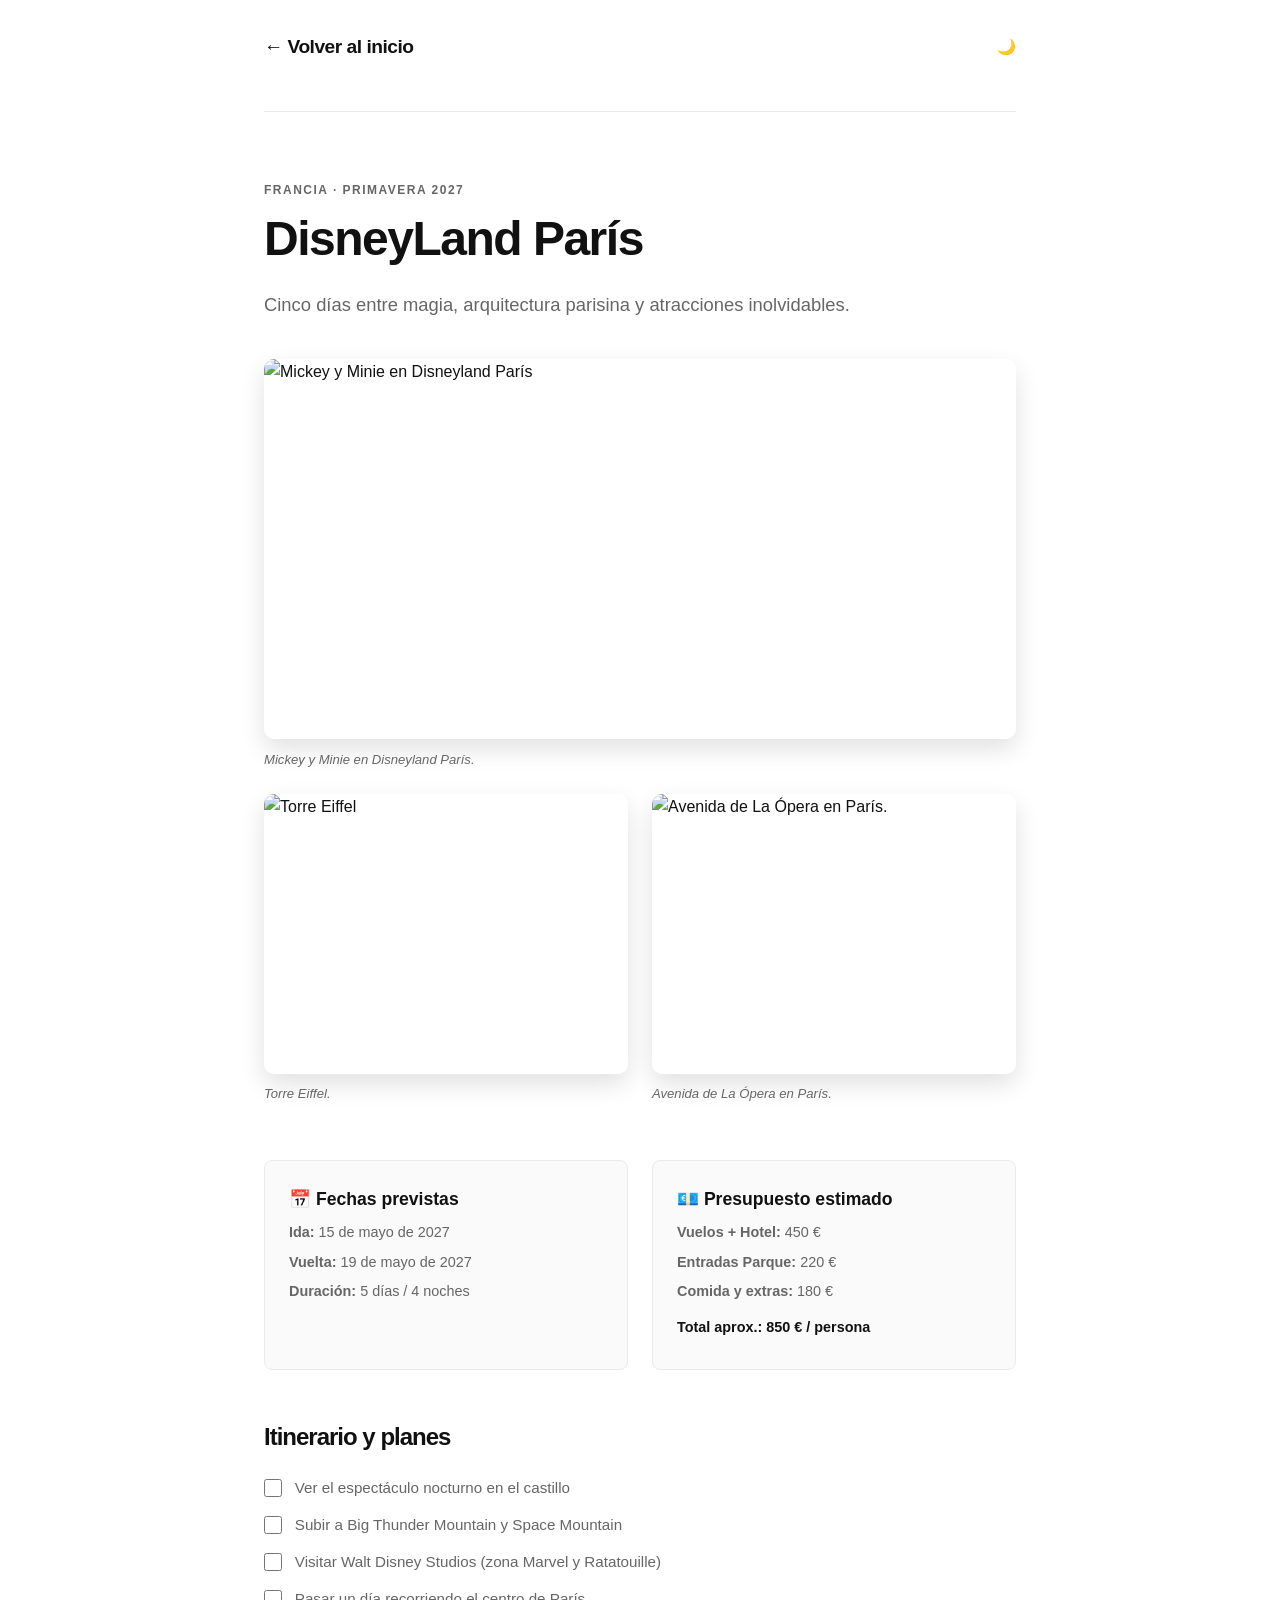
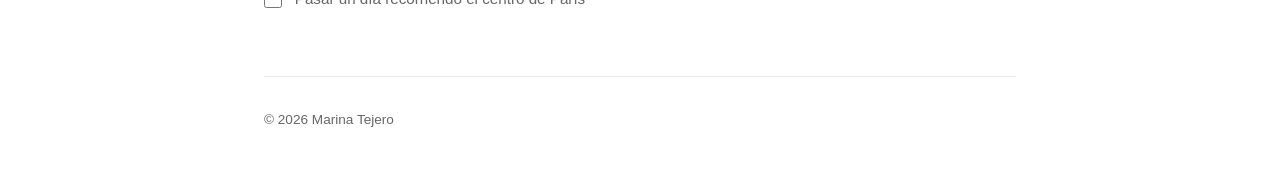
==== disneyland.html @ 874bede1 "Add files via upload Se actualizó la página. Ahora las imágenes aparecen en formato "journal"." ====
<!DOCTYPE html>
<html lang="es">
<head>
    <meta charset="UTF-8">
    <meta name="viewport" content="width=device-width, initial-scale=1.0">
    <title>DisneyLand París — Marina Tejero</title>
    <link rel="stylesheet" href="estilos.css">
</head>
<body>

    <header>
        <a href="index.html" class="logo" style="text-decoration: none; color: inherit; font-weight: 600;">
            ← Volver al inicio
        </a>
        <nav>
            <button id="tema-btn" aria-label="Cambiar tema">🌙</button>
        </nav>
    </header>

    <main>
       <section class="seccion activa">
    <!-- Cabecera estilo revista -->
        <div class="cabecera-editorial">
            <span class="etiqueta-viaje">FRANCIA · PRIMAVERA 2027</span>
            <h1>DisneyLand París</h1>
            <p class="subtitulo-editorial">Cinco días entre magia, arquitectura parisina y atracciones inolvidables.</p>
        </div>

    <!-- Galería Editorial (Mosaico tipo revista) -->
            <div class="galeria-editorial">
                <figure class="foto-principal">
                    <img src="img/Mickey y Minie en Disneyland París.jpg" alt="Mickey y Minie en Disneyland París">
                    <figcaption>Mickey y Minie en Disneyland París.</figcaption>
                </figure>
                <figure class="foto-secundaria">
                    <img src="img/Torre Eiffel.jpeg" alt="Torre Eiffel">
                    <figcaption>Torre Eiffel.</figcaption>
                </figure>
                <figure class="foto-secundaria">
                    <img src="img/Calles de París.jpg" alt="Avenida de La Ópera en París.">
                    <figcaption>Avenida de La Ópera en París.</figcaption>
                </figure>
            </div>
            <!-- Bloques de Fechas y Presupuesto -->
            <div class="grid-info">
                <div class="tarjeta">
                    <h3>📅 Fechas previstas</h3>
                    <p><strong>Ida:</strong> 15 de mayo de 2027</p>
                    <p><strong>Vuelta:</strong> 19 de mayo de 2027</p>
                    <p><strong>Duración:</strong> 5 días / 4 noches</p>
                </div>

                <div class="tarjeta">
                    <h3>💶 Presupuesto estimado</h3>
                    <p><strong>Vuelos + Hotel:</strong> 450 €</p>
                    <p><strong>Entradas Parque:</strong> 220 €</p>
                    <p><strong>Comida y extras:</strong> 180 €</p>
                    <p style="margin-top: 0.8rem; color: var(--texto); font-weight: 600;">Total aprox.: 850 € / persona</p>
                </div>
            </div>

            <!-- Lista de cosas para hacer -->
            <div class="lista-planes">
                <h2>Itinerario y planes</h2>
                <ul class="checklist">
                    <li><label><input type="checkbox"> Ver el espectáculo nocturno en el castillo</label></li>
                    <li><label><input type="checkbox"> Subir a Big Thunder Mountain y Space Mountain</label></li>
                    <li><label><input type="checkbox"> Visitar Walt Disney Studios (zona Marvel y Ratatouille)</label></li>
                    <li><label><input type="checkbox"> Pasar un día recorriendo el centro de París</label></li>
                </ul>
            </div>
        </section>

    </main>

    <footer>
        <p>© 2026 Marina Tejero</p>
    </footer>

    <!-- Visor de fotos a pantalla completa (Lightbox) -->
    <div id="lightbox" class="lightbox oculto">
        <button id="cerrar-lightbox" class="cerrar-lightbox" aria-label="Cerrar foto">✕</button>
        <div class="lightbox-contenido">
            <img id="lightbox-img" src="" alt="">
            <p id="lightbox-pie"></p>
        </div>
    </div>


    <script src="script.js"></script>
</body>
</html>
---- estilos.css ----
/* Variables de color para modo claro y oscuro */
:root {
    --bg: #ffffff;
    --texto: #111111;
    --texto-secundario: #666666;
    --borde: #eaeaea;
    --tarjeta-bg: #fafafa;
}

body.oscuro {
    --bg: #111111;
    --texto: #f5f5f5;
    --texto-secundario: #a0a0a0;
    --borde: #2a2a2a;
    --tarjeta-bg: #1a1a1a;
}

* {
    margin: 0;
    padding: 0;
    box-sizing: border-box;
}

body {
    overflow-x: hidden;
    font-family: -apple-system, BlinkMacSystemFont, "Segoe UI", Roboto, sans-serif;
    background-color: var(--bg);
    color: var(--texto);
    line-height: 1.6;
    max-width: 800px;
    margin: 0 auto;
    padding: 2rem 1.5rem;
    transition: background-color 0.3s ease, color 0.3s ease;
}

/* Cabecera y Navegación */
header {
    display: flex;
    justify-content: space-between;
    align-items: center;
    padding-bottom: 3rem;
    border-bottom: 1px solid var(--borde);
}

.logo {
    font-size: 1.2rem;
    letter-spacing: -0.5px;
}

nav {
    display: flex;
    gap: 1.5rem;
    align-items: center;
}

.nav-btn, #tema-btn {
    background: none;
    border: none;
    color: var(--texto-secundario);
    font-size: 0.95rem;
    cursor: pointer;
    transition: color 0.2s ease;
}

.nav-btn:hover, .nav-btn.activo {
    color: var(--texto);
    font-weight: 600;
}

/* Secciones dinámicas */
main {
    min-height: 60vh;
    padding: 4rem 0;
}

.seccion {
    display: none;
    animation: aparecer 0.4s ease forwards;
}

.seccion.activa {
    display: block;
}

@keyframes aparecer {
    from { opacity: 0; transform: translateY(10px); }
    to { opacity: 1; transform: translateY(0); }
}

h1 {
    font-size: 3rem;
    line-height: 1.1;
    letter-spacing: -1.5px;
    margin-bottom: 1.5rem;
}

h2 {
    font-size: 2rem;
    letter-spacing: -1px;
    margin-bottom: 2rem;
}

p {
    color: var(--texto-secundario);
    max-width: 550px;
    margin-bottom: 2rem;
}

/* Botones y Tarjetas */
.btn-principal {
    background-color: var(--texto);
    color: var(--bg);
    border: none;
    padding: 0.8rem 1.5rem;
    font-size: 0.95rem;
    border-radius: 6px;
    cursor: pointer;
    transition: opacity 0.2s ease;
}

.btn-principal:hover {
    opacity: 0.85;
}

.grid-proyectos {
    display: grid;
    grid-template-columns: repeat(auto-fit, minmax(220px, 1fr));
    gap: 1.5rem;
}

.tarjeta {
    display: block;              /* Hace que el enlace ocupe toda la caja */
    text-decoration: none;       /* Quita el subrayado de enlace */
    color: inherit;              /* Mantiene el color de texto del tema */
    background-color: var(--tarjeta-bg);
    border: 1px solid var(--borde);
    padding: 1.5rem;
    border-radius: 8px;
    transition: transform 0.2s ease;
}


.tarjeta:hover {
    transform: translateY(-4px);
}

.tarjeta h3 {
    margin-bottom: 0.5rem;
    font-size: 1.1rem;
}

.tarjeta p {
    font-size: 0.9rem;
    margin-bottom: 0;
}

/* Formulario */
form {
    display: flex;
    flex-direction: column;
    gap: 1rem;
    max-width: 450px;
}

input, textarea {
    background-color: var(--tarjeta-bg);
    border: 1px solid var(--borde);
    color: var(--texto);
    padding: 0.8rem;
    border-radius: 6px;
    font-family: inherit;
}

.oculto {
    display: none;
}

#mensaje-confirmacion {
    margin-top: 1rem;
    color: var(--texto);
    font-weight: 500;
}

footer {
    border-top: 1px solid var(--borde);
    padding-top: 2rem;
    font-size: 0.85rem;
}

input:focus, textarea:focus {
    outline: 2px solid var(--texto);
    border-color: transparent;
}

.tarjeta {
    cursor: pointer; /* Indica que se puede hacer clic */
}

.modal {
    position: fixed;
    inset: 0;
    background: rgba(0, 0, 0, 0.5);
    display: flex;
    justify-content: center;
    align-items: center;
    padding: 1.5rem;
    z-index: 100;
}

.modal.oculto {
    display: none;
}

.modal-contenido {
    background-color: var(--bg);
    border: 1px solid var(--borde);
    padding: 2rem;
    border-radius: 10px;
    max-width: 450px;
    width: 100%;
    position: relative;
}

.cerrar-modal {
    position: absolute;
    top: 1rem;
    right: 1rem;
    background: none;
    border: none;
    color: var(--texto-secundario);
    font-size: 1.2rem;
    cursor: pointer;
}

/* Carrusel de fotos */
.carrusel {
    position: relative;
    width: 100%;
    height: 360px;
    border-radius: 10px;
    overflow: hidden;
    border: 1px solid var(--borde);
    margin-bottom: 2.5rem;
}

.carrusel-img {
    width: 100%;
    height: 100%;
    object-fit: cover;
    display: none;
    animation: aparecer 0.3s ease;
}

.carrusel-img.activa {
    display: block;
}

.carrusel-btn {
    position: absolute;
    top: 50%;
    transform: translateY(-50%);
    background-color: var(--bg);
    color: var(--texto);
    border: 1px solid var(--borde);
    width: 38px;
    height: 38px;
    border-radius: 50%;
    font-size: 1.4rem;
    cursor: pointer;
    display: flex;
    align-items: center;
    justify-content: center;
    opacity: 0.85;
    transition: opacity 0.2s ease;
}

.carrusel-btn:hover {
    opacity: 1;
}

.carrusel-btn.prev { left: 1rem; }
.carrusel-btn.next { right: 1rem; }

/* Grid de Fechas y Presupuesto */
.grid-info {
    display: grid;
    grid-template-columns: repeat(auto-fit, minmax(240px, 1fr));
    gap: 1.5rem;
    margin-bottom: 3rem;
}

.grid-info .tarjeta p {
    margin-bottom: 0.4rem;
}

/* Lista de cosas para hacer */
.lista-planes h2 {
    font-size: 1.5rem;
    margin-bottom: 1.2rem;
}

.checklist {
    list-style: none;
    display: flex;
    flex-direction: column;
    gap: 0.8rem;
}

.checklist label {
    display: flex;
    align-items: center;
    gap: 0.8rem;
    color: var(--texto-secundario);
    cursor: pointer;
    font-size: 0.95rem;
}

.checklist input[type="checkbox"] {
    width: 18px;
    height: 18px;
    accent-color: var(--texto);
    cursor: pointer;
}

/* Tacha el texto automáticamente al marcar la casilla */
.checklist label:has(input:checked) {
    text-decoration: line-through;
    opacity: 0.6;
}

.subtitulo-tabulado {
    padding-left: 1.5rem; /* Ajusta este valor (ej. 1rem, 2rem) según cuánto espacio quieras */
}

/* Cabecera estilo revista */
.cabecera-editorial {
    margin-bottom: 2.5rem;
}

.etiqueta-viaje {
    display: inline-block;
    font-size: 0.75rem;
    font-weight: 600;
    letter-spacing: 1.5px;
    color: var(--texto-secundario);
    margin-bottom: 0.8rem;
    text-transform: uppercase;
}

.subtitulo-editorial {
    font-size: 1.15rem;
    color: var(--texto-secundario);
    max-width: 600px;
    margin-bottom: 0;
}

/* Galería Editorial (1 foto grande arriba + 2 columnas abajo) */
.galeria-editorial {
    display: grid;
    grid-template-columns: repeat(2, 1fr);
    gap: 1.5rem;
    margin-bottom: 3.5rem;
}

.foto-principal {
    grid-column: span 2; /* Ocupa todo el ancho superior */
}

.galeria-editorial figure {
    margin: 0;
    display: flex;
    flex-direction: column;
    gap: 0.6rem;
}

.galeria-editorial img {
    width: 100%;
    height: 380px;
    object-fit: cover;
    border-radius: 10px;
    box-shadow: 0 10px 25px rgba(0, 0, 0, 0.12);
    transition: transform 0.35s ease, box-shadow 0.35s ease;
}

.foto-secundaria img {
    height: 280px; /* Un poco más bajas para crear contraste visual */
}

.galeria-editorial img:hover {
    transform: translateY(-5px);
    box-shadow: 0 18px 35px rgba(0, 0, 0, 0.22);
}

.galeria-editorial figcaption {
    font-size: 0.82rem;
    color: var(--texto-secundario);
    font-style: italic;
}

/* Adaptación a móviles: todas las fotos a una columna */
@media (max-width: 600px) {
    .galeria-editorial {
        grid-template-columns: 1fr;
    }
    .foto-principal {
        grid-column: span 1;
    }
    .galeria-editorial img,
    .foto-secundaria img {
        height: 240px;
    }
}

/* Cursor de lupa en las fotos de la galería */
.galeria-editorial img {
    cursor: zoom-in;
}

/* Visor a pantalla completa (Lightbox) */
.lightbox {
    position: fixed;
    inset: 0;
    background-color: rgba(0, 0, 0, 0.88);
    display: flex;
    justify-content: center;
    align-items: center;
    padding: 2rem;
    z-index: 1000;
    backdrop-filter: blur(4px);
    animation: aparecer 0.25s ease;
}

.lightbox.oculto {
    display: none;
}

.lightbox-contenido {
    max-width: 90vw;
    max-height: 90vh;
    display: flex;
    flex-direction: column;
    align-items: center;
    gap: 0.8rem;
}

.lightbox-contenido img {
    max-width: 100%;
    max-height: 80vh; /* Muestra la foto entera sin recortar */
    object-fit: contain;
    border-radius: 8px;
    box-shadow: 0 20px 50px rgba(0, 0, 0, 0.5);
}

#lightbox-pie {
    color: #f5f5f5;
    font-size: 0.9rem;
    text-align: center;
    margin: 0;
}

.cerrar-lightbox {
    position: absolute;
    top: 1.5rem;
    right: 1.5rem;
    background: none;
    border: none;
    color: #ffffff;
    font-size: 1.8rem;
    cursor: pointer;
    opacity: 0.8;
    transition: opacity 0.2s ease;
}

.cerrar-lightbox:hover {
    opacity: 1;
}
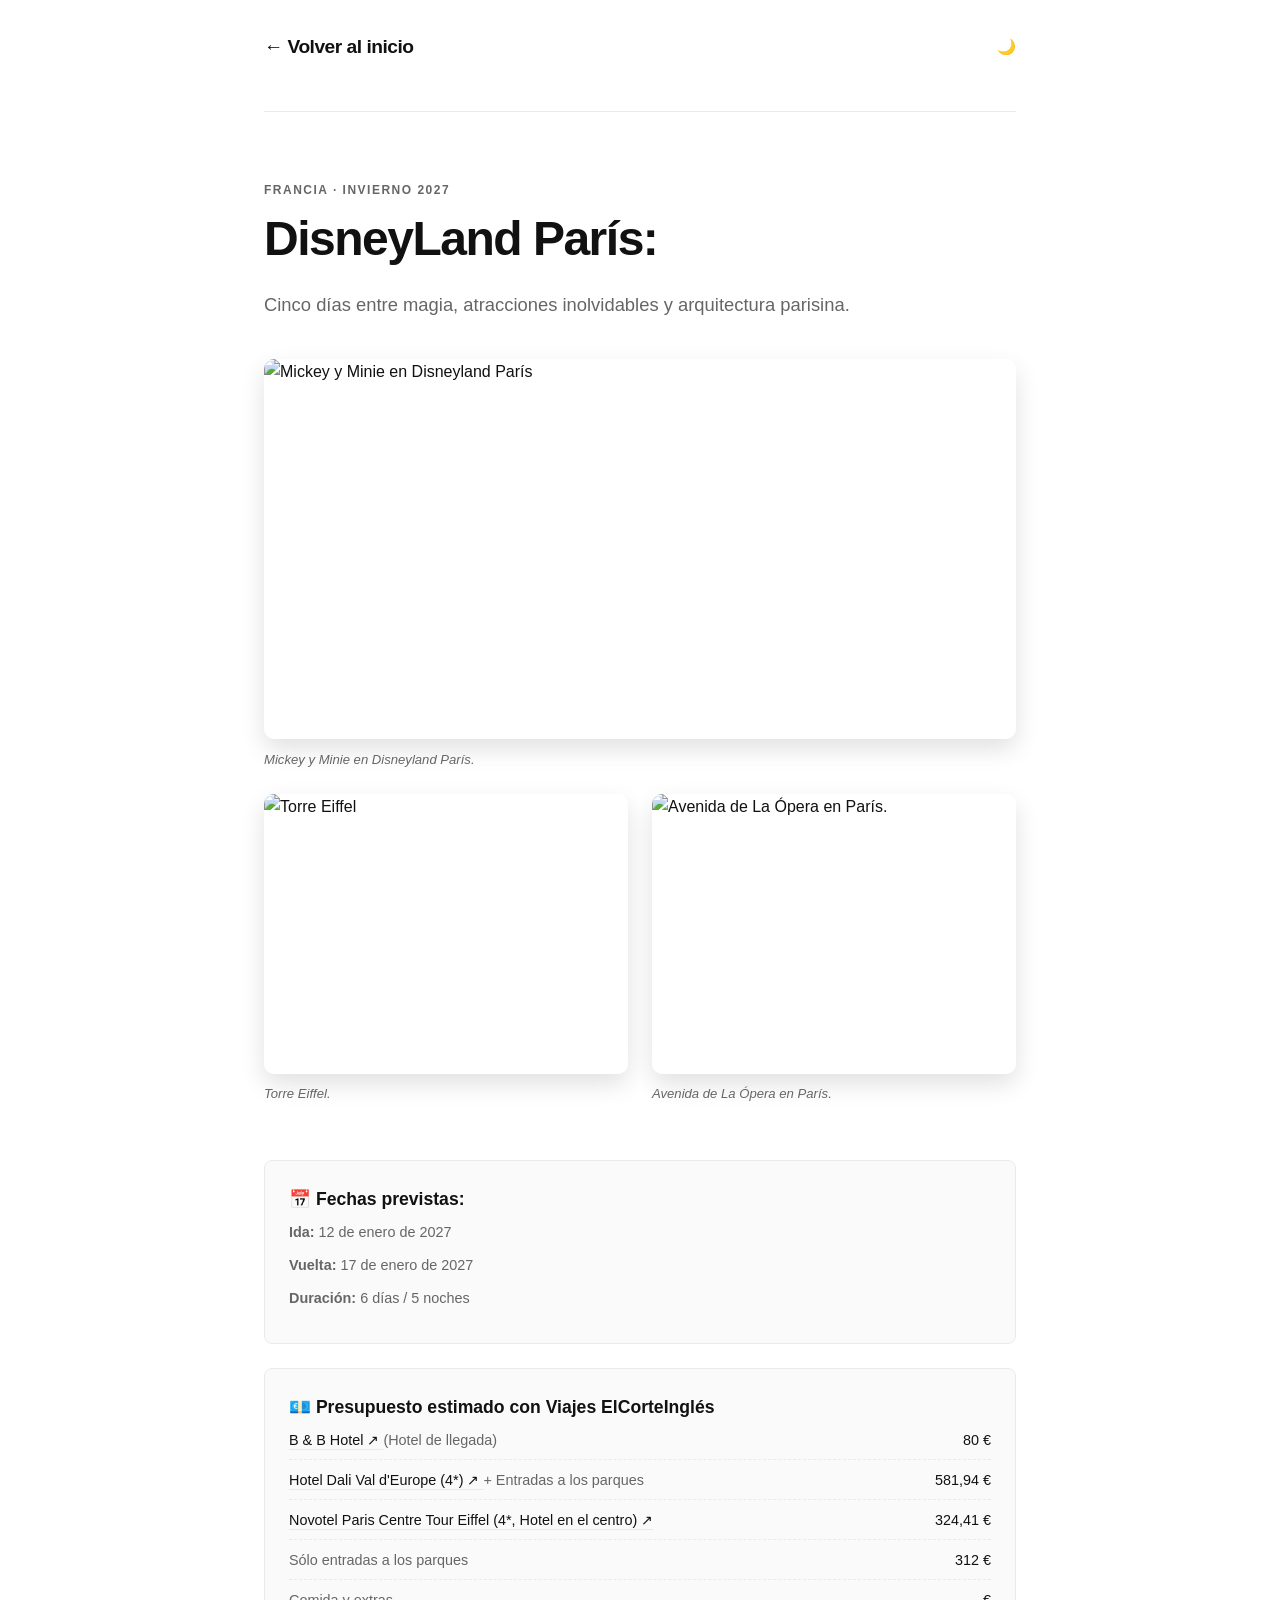
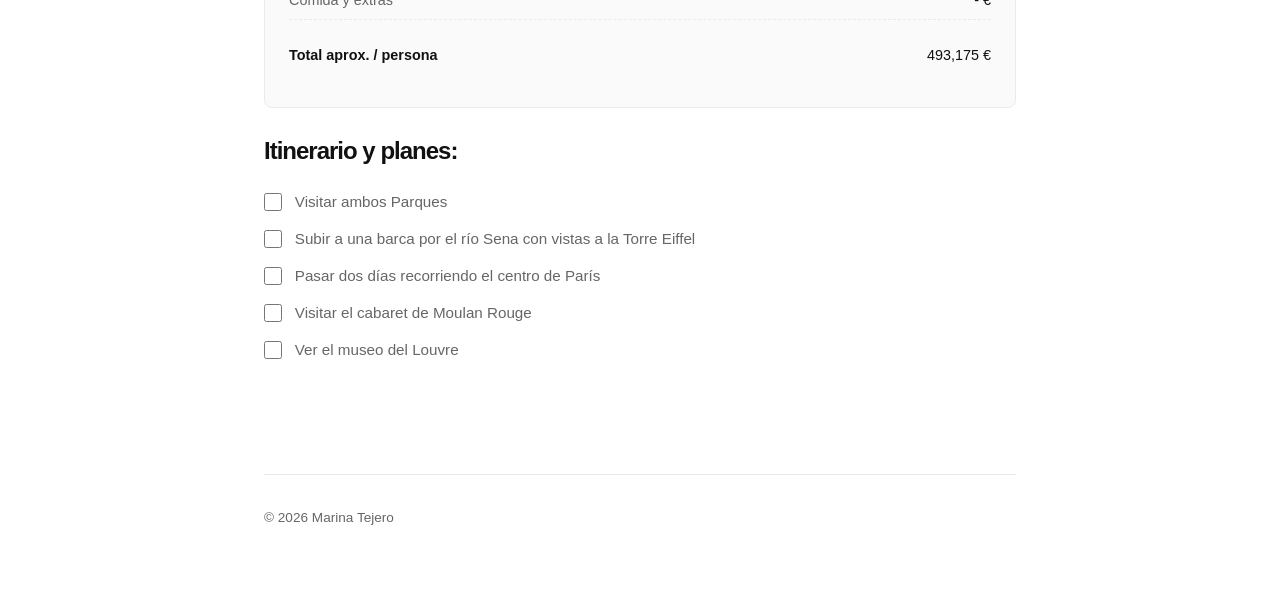
==== commit 1d60501e: "Add files via upload" ====
--- a/disneyland.html
+++ b/disneyland.html
@@ -20,11 +20,11 @@
     <main>
        <section class="seccion activa">
     <!-- Cabecera estilo revista -->
-        <div class="cabecera-editorial">
-            <span class="etiqueta-viaje">FRANCIA · PRIMAVERA 2027</span>
-            <h1>DisneyLand París</h1>
-            <p class="subtitulo-editorial">Cinco días entre magia, arquitectura parisina y atracciones inolvidables.</p>
-        </div>
+            <div class="cabecera-editorial">
+                <span class="etiqueta-viaje">FRANCIA · INVIERNO 2027</span>
+                <h1>DisneyLand París:</h1>
+                <p class="subtitulo-editorial">Cinco días entre magia, atracciones inolvidables y arquitectura parisina.</p>
+            </div>
 
     <!-- Galería Editorial (Mosaico tipo revista) -->
             <div class="galeria-editorial">
@@ -44,29 +44,71 @@
             <!-- Bloques de Fechas y Presupuesto -->
             <div class="grid-info">
                 <div class="tarjeta">
-                    <h3>📅 Fechas previstas</h3>
-                    <p><strong>Ida:</strong> 15 de mayo de 2027</p>
-                    <p><strong>Vuelta:</strong> 19 de mayo de 2027</p>
-                    <p><strong>Duración:</strong> 5 días / 4 noches</p>
+                    <h3>📅 Fechas previstas:</h3>
+                    <p><strong>Ida:</strong> 12 de enero de 2027</p>
+                    <p><strong>Vuelta:</strong> 17 de enero de 2027</p>
+                    <p><strong>Duración:</strong> 6 días / 5 noches</p>
                 </div>
 
-                <div class="tarjeta">
-                    <h3>💶 Presupuesto estimado</h3>
-                    <p><strong>Vuelos + Hotel:</strong> 450 €</p>
-                    <p><strong>Entradas Parque:</strong> 220 €</p>
-                    <p><strong>Comida y extras:</strong> 180 €</p>
-                    <p style="margin-top: 0.8rem; color: var(--texto); font-weight: 600;">Total aprox.: 850 € / persona</p>
-                </div>
-            </div>
+            <div class="tarjeta">
+
+            <h3>💶 Presupuesto estimado con Viajes ElCorteInglés</h3>
+            
+            <p class="linea-precio">
+                <span>
+                    <a href="https://www.hotel-bb.com/es/hotel/disneyland-paris?original_action=%2Fes%2Fhotel%2Fdisneyland-paris&gps%5Bvalue%5D=48.8770462%2C2.80988&gps%5Bdistance%5D%5Bfrom%5D=50&arrival_date=01%2F12%2F2027&departure_date=01%2F13%2F2027&destination=pr%C3%A8s%20de%20Disneyland%C2%AE%20Paris&internal_keywords=pr%C3%A8s%20de%20Disneyland%C2%AE%20Paris&viewport=1260x380&r1_ad=2&currency_code=EUR" target="_blank" rel="noopener noreferrer" class="enlace-hotel">
+                        B & B Hotel ↗
+                    </a> (Hotel de llegada)
+                </span>
+                <span>80 €</span>
+            </p>
+
+            <p class="linea-precio">
+                <span>
+                    <a href="https://booking.com" target="_blank" rel="noopener noreferrer" class="enlace-hotel">
+                        Hotel Dali Val d'Europe (4*) ↗
+                    </a> + Entradas a los parques
+                </span>
+                <span>581,94 €</span>
+            </p>
+
+            <p class="linea-precio">
+                <span>
+                    <a href="https://booking.com" target="_blank" rel="noopener noreferrer" class="enlace-hotel">
+                        Novotel Paris Centre Tour Eiffel (4*, Hotel en el centro) ↗
+                    </a>
+                </span>
+                <span>324,41 €</span>
+            </p>
+
+            <p class="linea-precio">
+                <span>Sólo entradas a los parques</span>
+                <span>312 €</span>
+            </p>
+
+            <p class="linea-precio">
+                <span>Comida y extras</span>
+                <span>- €</span>
+            </p>
+
+            <p class="linea-precio total-precio">
+                <span>Total aprox. / persona</span>
+                <span>493,175 €</span>
+            </p>
+        </div>
+
+
 
             <!-- Lista de cosas para hacer -->
             <div class="lista-planes">
-                <h2>Itinerario y planes</h2>
+                <h2>Itinerario y planes:</h2>
                 <ul class="checklist">
-                    <li><label><input type="checkbox"> Ver el espectáculo nocturno en el castillo</label></li>
-                    <li><label><input type="checkbox"> Subir a Big Thunder Mountain y Space Mountain</label></li>
-                    <li><label><input type="checkbox"> Visitar Walt Disney Studios (zona Marvel y Ratatouille)</label></li>
-                    <li><label><input type="checkbox"> Pasar un día recorriendo el centro de París</label></li>
+                    <li><label><input type="checkbox"> Visitar ambos Parques</label></li>
+                    <li><label><input type="checkbox"> Subir a una barca por el río Sena con vistas a la Torre Eiffel</label></li>
+                    <li><label><input type="checkbox"> Pasar dos días recorriendo el centro de París</label></li>
+                    <li><label><input type="checkbox"> Visitar el cabaret de Moulan Rouge</label></li>
+                    <li><label><input type="checkbox"> Ver el museo del Louvre</label></li>
+
                 </ul>
             </div>
         </section>
--- a/estilos.css
+++ b/estilos.css
@@ -281,17 +281,20 @@
 .carrusel-btn.prev { left: 1rem; }
 .carrusel-btn.next { right: 1rem; }
 
-/* Grid de Fechas y Presupuesto */
+/* Grid de Fechas y Presupuesto apilado en vertical */
 .grid-info {
     display: grid;
-    grid-template-columns: repeat(auto-fit, minmax(240px, 1fr));
+    grid-template-columns: 1fr; /* Pone una tarjeta debajo de la otra */
     gap: 1.5rem;
     margin-bottom: 3rem;
 }
 
+/* Asegura que los párrafos dentro de estas tarjetas aprovechen todo el ancho */
 .grid-info .tarjeta p {
-    margin-bottom: 0.4rem;
-}
+    max-width: 100%;
+    margin-bottom: 0.6rem;
+}
+
 
 /* Lista de cosas para hacer */
 .lista-planes h2 {
@@ -474,3 +477,40 @@
 .cerrar-lightbox:hover {
     opacity: 1;
 }
+
+.linea-precio {
+    display: flex;
+    justify-content: space-between;
+    align-items: baseline;
+    gap: 1rem;
+    border-bottom: 1px dashed var(--borde);
+    padding-bottom: 0.4rem;
+}
+
+.linea-precio span:last-child {
+    white-space: nowrap; /* Evita que el número y el símbolo € se separen en dos líneas */
+    font-weight: 500;
+    color: var(--texto);
+}
+
+.total-precio {
+    border-bottom: none;
+    margin-top: 1rem;
+    padding-top: 0.5rem;
+    font-weight: 600;
+    color: var(--texto);
+}
+
+.enlace-hotel {
+    color: var(--texto);
+    text-decoration: underline;
+    text-decoration-color: var(--borde);
+    text-underline-offset: 4px;
+    transition: text-decoration-color 0.2s ease, opacity 0.2s ease;
+}
+
+.enlace-hotel:hover {
+    text-decoration-color: var(--texto);
+    opacity: 0.8;
+}
+
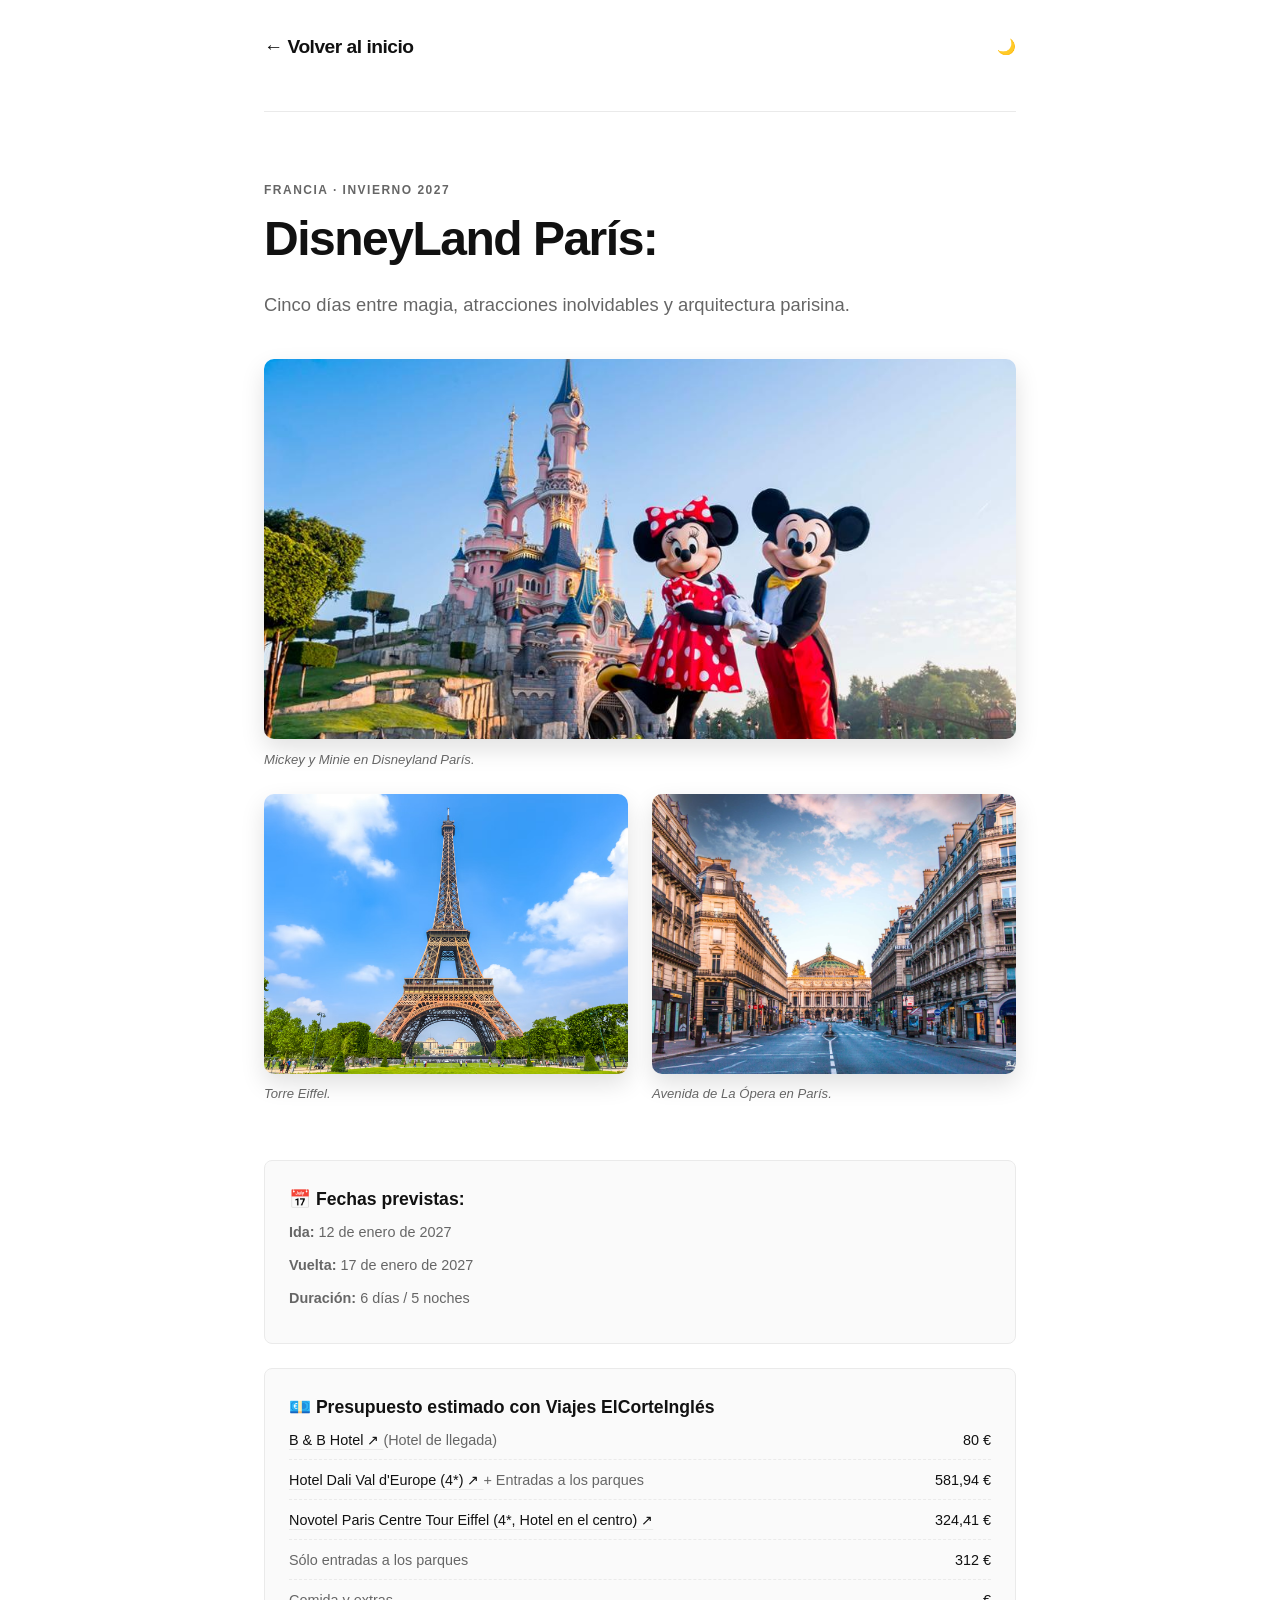
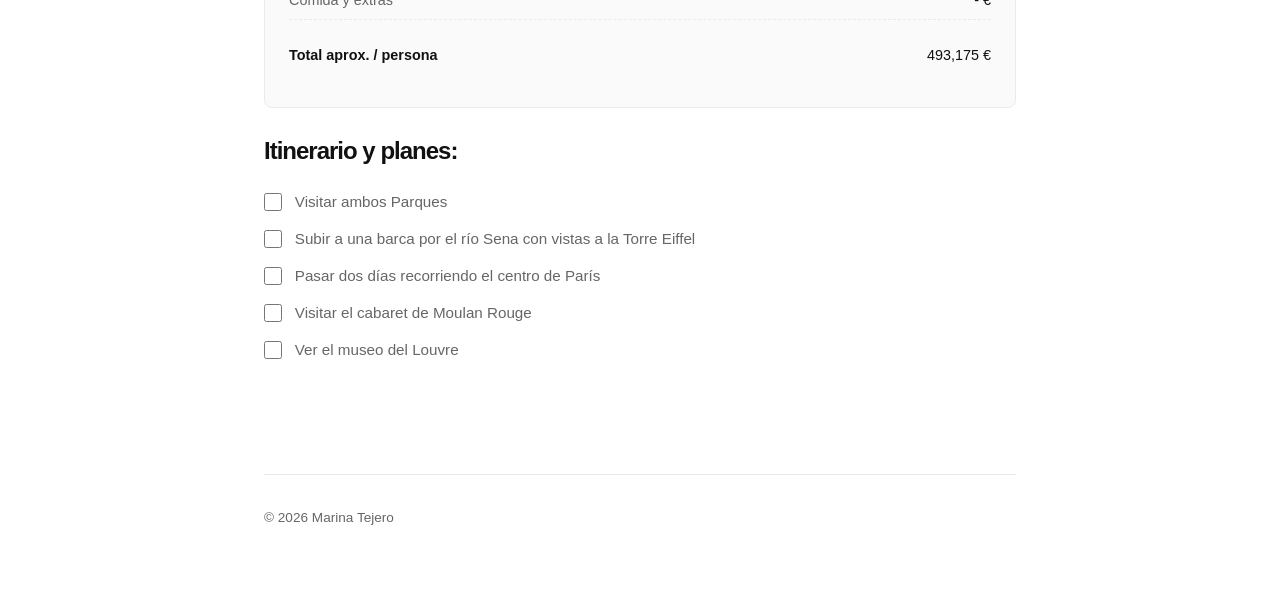
==== commit d7c12578: "actualizacion" ====
--- a/disneyland.html
+++ b/disneyland.html
@@ -1,135 +1,135 @@
-<!DOCTYPE html>
-<html lang="es">
-<head>
-    <meta charset="UTF-8">
-    <meta name="viewport" content="width=device-width, initial-scale=1.0">
-    <title>DisneyLand París — Marina Tejero</title>
-    <link rel="stylesheet" href="estilos.css">
-</head>
-<body>
-
-    <header>
-        <a href="index.html" class="logo" style="text-decoration: none; color: inherit; font-weight: 600;">
-            ← Volver al inicio
-        </a>
-        <nav>
-            <button id="tema-btn" aria-label="Cambiar tema">🌙</button>
-        </nav>
-    </header>
-
-    <main>
-       <section class="seccion activa">
-    <!-- Cabecera estilo revista -->
-            <div class="cabecera-editorial">
-                <span class="etiqueta-viaje">FRANCIA · INVIERNO 2027</span>
-                <h1>DisneyLand París:</h1>
-                <p class="subtitulo-editorial">Cinco días entre magia, atracciones inolvidables y arquitectura parisina.</p>
-            </div>
-
-    <!-- Galería Editorial (Mosaico tipo revista) -->
-            <div class="galeria-editorial">
-                <figure class="foto-principal">
-                    <img src="img/Mickey y Minie en Disneyland París.jpg" alt="Mickey y Minie en Disneyland París">
-                    <figcaption>Mickey y Minie en Disneyland París.</figcaption>
-                </figure>
-                <figure class="foto-secundaria">
-                    <img src="img/Torre Eiffel.jpeg" alt="Torre Eiffel">
-                    <figcaption>Torre Eiffel.</figcaption>
-                </figure>
-                <figure class="foto-secundaria">
-                    <img src="img/Calles de París.jpg" alt="Avenida de La Ópera en París.">
-                    <figcaption>Avenida de La Ópera en París.</figcaption>
-                </figure>
-            </div>
-            <!-- Bloques de Fechas y Presupuesto -->
-            <div class="grid-info">
-                <div class="tarjeta">
-                    <h3>📅 Fechas previstas:</h3>
-                    <p><strong>Ida:</strong> 12 de enero de 2027</p>
-                    <p><strong>Vuelta:</strong> 17 de enero de 2027</p>
-                    <p><strong>Duración:</strong> 6 días / 5 noches</p>
-                </div>
-
-            <div class="tarjeta">
-
-            <h3>💶 Presupuesto estimado con Viajes ElCorteInglés</h3>
-            
-            <p class="linea-precio">
-                <span>
-                    <a href="https://www.hotel-bb.com/es/hotel/disneyland-paris?original_action=%2Fes%2Fhotel%2Fdisneyland-paris&gps%5Bvalue%5D=48.8770462%2C2.80988&gps%5Bdistance%5D%5Bfrom%5D=50&arrival_date=01%2F12%2F2027&departure_date=01%2F13%2F2027&destination=pr%C3%A8s%20de%20Disneyland%C2%AE%20Paris&internal_keywords=pr%C3%A8s%20de%20Disneyland%C2%AE%20Paris&viewport=1260x380&r1_ad=2&currency_code=EUR" target="_blank" rel="noopener noreferrer" class="enlace-hotel">
-                        B & B Hotel ↗
-                    </a> (Hotel de llegada)
-                </span>
-                <span>80 €</span>
-            </p>
-
-            <p class="linea-precio">
-                <span>
-                    <a href="https://booking.com" target="_blank" rel="noopener noreferrer" class="enlace-hotel">
-                        Hotel Dali Val d'Europe (4*) ↗
-                    </a> + Entradas a los parques
-                </span>
-                <span>581,94 €</span>
-            </p>
-
-            <p class="linea-precio">
-                <span>
-                    <a href="https://booking.com" target="_blank" rel="noopener noreferrer" class="enlace-hotel">
-                        Novotel Paris Centre Tour Eiffel (4*, Hotel en el centro) ↗
-                    </a>
-                </span>
-                <span>324,41 €</span>
-            </p>
-
-            <p class="linea-precio">
-                <span>Sólo entradas a los parques</span>
-                <span>312 €</span>
-            </p>
-
-            <p class="linea-precio">
-                <span>Comida y extras</span>
-                <span>- €</span>
-            </p>
-
-            <p class="linea-precio total-precio">
-                <span>Total aprox. / persona</span>
-                <span>493,175 €</span>
-            </p>
-        </div>
-
-
-
-            <!-- Lista de cosas para hacer -->
-            <div class="lista-planes">
-                <h2>Itinerario y planes:</h2>
-                <ul class="checklist">
-                    <li><label><input type="checkbox"> Visitar ambos Parques</label></li>
-                    <li><label><input type="checkbox"> Subir a una barca por el río Sena con vistas a la Torre Eiffel</label></li>
-                    <li><label><input type="checkbox"> Pasar dos días recorriendo el centro de París</label></li>
-                    <li><label><input type="checkbox"> Visitar el cabaret de Moulan Rouge</label></li>
-                    <li><label><input type="checkbox"> Ver el museo del Louvre</label></li>
-
-                </ul>
-            </div>
-        </section>
-
-    </main>
-
-    <footer>
-        <p>© 2026 Marina Tejero</p>
-    </footer>
-
-    <!-- Visor de fotos a pantalla completa (Lightbox) -->
-    <div id="lightbox" class="lightbox oculto">
-        <button id="cerrar-lightbox" class="cerrar-lightbox" aria-label="Cerrar foto">✕</button>
-        <div class="lightbox-contenido">
-            <img id="lightbox-img" src="" alt="">
-            <p id="lightbox-pie"></p>
-        </div>
-    </div>
-
-
-    <script src="script.js"></script>
-</body>
-</html>
-
+<!DOCTYPE html>
+<html lang="es">
+<head>
+    <meta charset="UTF-8">
+    <meta name="viewport" content="width=device-width, initial-scale=1.0">
+    <title>DisneyLand París — Marina Tejero</title>
+    <link rel="stylesheet" href="estilos.css">
+</head>
+<body>
+
+    <header>
+        <a href="index.html" class="logo" style="text-decoration: none; color: inherit; font-weight: 600;">
+            ← Volver al inicio
+        </a>
+        <nav>
+            <button id="tema-btn" aria-label="Cambiar tema">🌙</button>
+        </nav>
+    </header>
+
+    <main>
+       <section class="seccion activa">
+    <!-- Cabecera estilo revista -->
+            <div class="cabecera-editorial">
+                <span class="etiqueta-viaje">FRANCIA · INVIERNO 2027</span>
+                <h1>DisneyLand París:</h1>
+                <p class="subtitulo-editorial">Cinco días entre magia, atracciones inolvidables y arquitectura parisina.</p>
+            </div>
+
+    <!-- Galería Editorial (Mosaico tipo revista) -->
+            <div class="galeria-editorial">
+                <figure class="foto-principal">
+                    <img src="img/Mickey y Minie en Disneyland París.jpg" alt="Mickey y Minie en Disneyland París">
+                    <figcaption>Mickey y Minie en Disneyland París.</figcaption>
+                </figure>
+                <figure class="foto-secundaria">
+                    <img src="img/Torre Eiffel.jpeg" alt="Torre Eiffel">
+                    <figcaption>Torre Eiffel.</figcaption>
+                </figure>
+                <figure class="foto-secundaria">
+                    <img src="img/Calles de París.jpg" alt="Avenida de La Ópera en París.">
+                    <figcaption>Avenida de La Ópera en París.</figcaption>
+                </figure>
+            </div>
+            <!-- Bloques de Fechas y Presupuesto -->
+            <div class="grid-info">
+                <div class="tarjeta">
+                    <h3>📅 Fechas previstas:</h3>
+                    <p><strong>Ida:</strong> 12 de enero de 2027</p>
+                    <p><strong>Vuelta:</strong> 17 de enero de 2027</p>
+                    <p><strong>Duración:</strong> 6 días / 5 noches</p>
+                </div>
+
+            <div class="tarjeta">
+
+            <h3>💶 Presupuesto estimado con Viajes ElCorteInglés</h3>
+            
+            <p class="linea-precio">
+                <span>
+                    <a href="https://www.hotel-bb.com/es/hotel/disneyland-paris?original_action=%2Fes%2Fhotel%2Fdisneyland-paris&gps%5Bvalue%5D=48.8770462%2C2.80988&gps%5Bdistance%5D%5Bfrom%5D=50&arrival_date=01%2F12%2F2027&departure_date=01%2F13%2F2027&destination=pr%C3%A8s%20de%20Disneyland%C2%AE%20Paris&internal_keywords=pr%C3%A8s%20de%20Disneyland%C2%AE%20Paris&viewport=1260x380&r1_ad=2&currency_code=EUR" target="_blank" rel="noopener noreferrer" class="enlace-hotel">
+                        B & B Hotel ↗
+                    </a> (Hotel de llegada)
+                </span>
+                <span>80 €</span>
+            </p>
+
+            <p class="linea-precio">
+                <span>
+                    <a href="https://booking.com" target="_blank" rel="noopener noreferrer" class="enlace-hotel">
+                        Hotel Dali Val d'Europe (4*) ↗
+                    </a> + Entradas a los parques
+                </span>
+                <span>581,94 €</span>
+            </p>
+
+            <p class="linea-precio">
+                <span>
+                    <a href="https://booking.com" target="_blank" rel="noopener noreferrer" class="enlace-hotel">
+                        Novotel Paris Centre Tour Eiffel (4*, Hotel en el centro) ↗
+                    </a>
+                </span>
+                <span>324,41 €</span>
+            </p>
+
+            <p class="linea-precio">
+                <span>Sólo entradas a los parques</span>
+                <span>312 €</span>
+            </p>
+
+            <p class="linea-precio">
+                <span>Comida y extras</span>
+                <span>- €</span>
+            </p>
+
+            <p class="linea-precio total-precio">
+                <span>Total aprox. / persona</span>
+                <span>493,175 €</span>
+            </p>
+        </div>
+
+
+
+            <!-- Lista de cosas para hacer -->
+            <div class="lista-planes">
+                <h2>Itinerario y planes:</h2>
+                <ul class="checklist">
+                    <li><label><input type="checkbox"> Visitar ambos Parques</label></li>
+                    <li><label><input type="checkbox"> Subir a una barca por el río Sena con vistas a la Torre Eiffel</label></li>
+                    <li><label><input type="checkbox"> Pasar dos días recorriendo el centro de París</label></li>
+                    <li><label><input type="checkbox"> Visitar el cabaret de Moulan Rouge</label></li>
+                    <li><label><input type="checkbox"> Ver el museo del Louvre</label></li>
+
+                </ul>
+            </div>
+        </section>
+
+    </main>
+
+    <footer>
+        <p>© 2026 Marina Tejero</p>
+    </footer>
+
+    <!-- Visor de fotos a pantalla completa (Lightbox) -->
+    <div id="lightbox" class="lightbox oculto">
+        <button id="cerrar-lightbox" class="cerrar-lightbox" aria-label="Cerrar foto">✕</button>
+        <div class="lightbox-contenido">
+            <img id="lightbox-img" src="" alt="">
+            <p id="lightbox-pie"></p>
+        </div>
+    </div>
+
+
+    <script src="script.js"></script>
+</body>
+</html>
+
--- a/estilos.css
+++ b/estilos.css
@@ -1,516 +1,516 @@
-/* Variables de color para modo claro y oscuro */
-:root {
-    --bg: #ffffff;
-    --texto: #111111;
-    --texto-secundario: #666666;
-    --borde: #eaeaea;
-    --tarjeta-bg: #fafafa;
-}
-
-body.oscuro {
-    --bg: #111111;
-    --texto: #f5f5f5;
-    --texto-secundario: #a0a0a0;
-    --borde: #2a2a2a;
-    --tarjeta-bg: #1a1a1a;
-}
-
-* {
-    margin: 0;
-    padding: 0;
-    box-sizing: border-box;
-}
-
-body {
-    overflow-x: hidden;
-    font-family: -apple-system, BlinkMacSystemFont, "Segoe UI", Roboto, sans-serif;
-    background-color: var(--bg);
-    color: var(--texto);
-    line-height: 1.6;
-    max-width: 800px;
-    margin: 0 auto;
-    padding: 2rem 1.5rem;
-    transition: background-color 0.3s ease, color 0.3s ease;
-}
-
-/* Cabecera y Navegación */
-header {
-    display: flex;
-    justify-content: space-between;
-    align-items: center;
-    padding-bottom: 3rem;
-    border-bottom: 1px solid var(--borde);
-}
-
-.logo {
-    font-size: 1.2rem;
-    letter-spacing: -0.5px;
-}
-
-nav {
-    display: flex;
-    gap: 1.5rem;
-    align-items: center;
-}
-
-.nav-btn, #tema-btn {
-    background: none;
-    border: none;
-    color: var(--texto-secundario);
-    font-size: 0.95rem;
-    cursor: pointer;
-    transition: color 0.2s ease;
-}
-
-.nav-btn:hover, .nav-btn.activo {
-    color: var(--texto);
-    font-weight: 600;
-}
-
-/* Secciones dinámicas */
-main {
-    min-height: 60vh;
-    padding: 4rem 0;
-}
-
-.seccion {
-    display: none;
-    animation: aparecer 0.4s ease forwards;
-}
-
-.seccion.activa {
-    display: block;
-}
-
-@keyframes aparecer {
-    from { opacity: 0; transform: translateY(10px); }
-    to { opacity: 1; transform: translateY(0); }
-}
-
-h1 {
-    font-size: 3rem;
-    line-height: 1.1;
-    letter-spacing: -1.5px;
-    margin-bottom: 1.5rem;
-}
-
-h2 {
-    font-size: 2rem;
-    letter-spacing: -1px;
-    margin-bottom: 2rem;
-}
-
-p {
-    color: var(--texto-secundario);
-    max-width: 550px;
-    margin-bottom: 2rem;
-}
-
-/* Botones y Tarjetas */
-.btn-principal {
-    background-color: var(--texto);
-    color: var(--bg);
-    border: none;
-    padding: 0.8rem 1.5rem;
-    font-size: 0.95rem;
-    border-radius: 6px;
-    cursor: pointer;
-    transition: opacity 0.2s ease;
-}
-
-.btn-principal:hover {
-    opacity: 0.85;
-}
-
-.grid-proyectos {
-    display: grid;
-    grid-template-columns: repeat(auto-fit, minmax(220px, 1fr));
-    gap: 1.5rem;
-}
-
-.tarjeta {
-    display: block;              /* Hace que el enlace ocupe toda la caja */
-    text-decoration: none;       /* Quita el subrayado de enlace */
-    color: inherit;              /* Mantiene el color de texto del tema */
-    background-color: var(--tarjeta-bg);
-    border: 1px solid var(--borde);
-    padding: 1.5rem;
-    border-radius: 8px;
-    transition: transform 0.2s ease;
-}
-
-
-.tarjeta:hover {
-    transform: translateY(-4px);
-}
-
-.tarjeta h3 {
-    margin-bottom: 0.5rem;
-    font-size: 1.1rem;
-}
-
-.tarjeta p {
-    font-size: 0.9rem;
-    margin-bottom: 0;
-}
-
-/* Formulario */
-form {
-    display: flex;
-    flex-direction: column;
-    gap: 1rem;
-    max-width: 450px;
-}
-
-input, textarea {
-    background-color: var(--tarjeta-bg);
-    border: 1px solid var(--borde);
-    color: var(--texto);
-    padding: 0.8rem;
-    border-radius: 6px;
-    font-family: inherit;
-}
-
-.oculto {
-    display: none;
-}
-
-#mensaje-confirmacion {
-    margin-top: 1rem;
-    color: var(--texto);
-    font-weight: 500;
-}
-
-footer {
-    border-top: 1px solid var(--borde);
-    padding-top: 2rem;
-    font-size: 0.85rem;
-}
-
-input:focus, textarea:focus {
-    outline: 2px solid var(--texto);
-    border-color: transparent;
-}
-
-.tarjeta {
-    cursor: pointer; /* Indica que se puede hacer clic */
-}
-
-.modal {
-    position: fixed;
-    inset: 0;
-    background: rgba(0, 0, 0, 0.5);
-    display: flex;
-    justify-content: center;
-    align-items: center;
-    padding: 1.5rem;
-    z-index: 100;
-}
-
-.modal.oculto {
-    display: none;
-}
-
-.modal-contenido {
-    background-color: var(--bg);
-    border: 1px solid var(--borde);
-    padding: 2rem;
-    border-radius: 10px;
-    max-width: 450px;
-    width: 100%;
-    position: relative;
-}
-
-.cerrar-modal {
-    position: absolute;
-    top: 1rem;
-    right: 1rem;
-    background: none;
-    border: none;
-    color: var(--texto-secundario);
-    font-size: 1.2rem;
-    cursor: pointer;
-}
-
-/* Carrusel de fotos */
-.carrusel {
-    position: relative;
-    width: 100%;
-    height: 360px;
-    border-radius: 10px;
-    overflow: hidden;
-    border: 1px solid var(--borde);
-    margin-bottom: 2.5rem;
-}
-
-.carrusel-img {
-    width: 100%;
-    height: 100%;
-    object-fit: cover;
-    display: none;
-    animation: aparecer 0.3s ease;
-}
-
-.carrusel-img.activa {
-    display: block;
-}
-
-.carrusel-btn {
-    position: absolute;
-    top: 50%;
-    transform: translateY(-50%);
-    background-color: var(--bg);
-    color: var(--texto);
-    border: 1px solid var(--borde);
-    width: 38px;
-    height: 38px;
-    border-radius: 50%;
-    font-size: 1.4rem;
-    cursor: pointer;
-    display: flex;
-    align-items: center;
-    justify-content: center;
-    opacity: 0.85;
-    transition: opacity 0.2s ease;
-}
-
-.carrusel-btn:hover {
-    opacity: 1;
-}
-
-.carrusel-btn.prev { left: 1rem; }
-.carrusel-btn.next { right: 1rem; }
-
-/* Grid de Fechas y Presupuesto apilado en vertical */
-.grid-info {
-    display: grid;
-    grid-template-columns: 1fr; /* Pone una tarjeta debajo de la otra */
-    gap: 1.5rem;
-    margin-bottom: 3rem;
-}
-
-/* Asegura que los párrafos dentro de estas tarjetas aprovechen todo el ancho */
-.grid-info .tarjeta p {
-    max-width: 100%;
-    margin-bottom: 0.6rem;
-}
-
-
-/* Lista de cosas para hacer */
-.lista-planes h2 {
-    font-size: 1.5rem;
-    margin-bottom: 1.2rem;
-}
-
-.checklist {
-    list-style: none;
-    display: flex;
-    flex-direction: column;
-    gap: 0.8rem;
-}
-
-.checklist label {
-    display: flex;
-    align-items: center;
-    gap: 0.8rem;
-    color: var(--texto-secundario);
-    cursor: pointer;
-    font-size: 0.95rem;
-}
-
-.checklist input[type="checkbox"] {
-    width: 18px;
-    height: 18px;
-    accent-color: var(--texto);
-    cursor: pointer;
-}
-
-/* Tacha el texto automáticamente al marcar la casilla */
-.checklist label:has(input:checked) {
-    text-decoration: line-through;
-    opacity: 0.6;
-}
-
-.subtitulo-tabulado {
-    padding-left: 1.5rem; /* Ajusta este valor (ej. 1rem, 2rem) según cuánto espacio quieras */
-}
-
-/* Cabecera estilo revista */
-.cabecera-editorial {
-    margin-bottom: 2.5rem;
-}
-
-.etiqueta-viaje {
-    display: inline-block;
-    font-size: 0.75rem;
-    font-weight: 600;
-    letter-spacing: 1.5px;
-    color: var(--texto-secundario);
-    margin-bottom: 0.8rem;
-    text-transform: uppercase;
-}
-
-.subtitulo-editorial {
-    font-size: 1.15rem;
-    color: var(--texto-secundario);
-    max-width: 600px;
-    margin-bottom: 0;
-}
-
-/* Galería Editorial (1 foto grande arriba + 2 columnas abajo) */
-.galeria-editorial {
-    display: grid;
-    grid-template-columns: repeat(2, 1fr);
-    gap: 1.5rem;
-    margin-bottom: 3.5rem;
-}
-
-.foto-principal {
-    grid-column: span 2; /* Ocupa todo el ancho superior */
-}
-
-.galeria-editorial figure {
-    margin: 0;
-    display: flex;
-    flex-direction: column;
-    gap: 0.6rem;
-}
-
-.galeria-editorial img {
-    width: 100%;
-    height: 380px;
-    object-fit: cover;
-    border-radius: 10px;
-    box-shadow: 0 10px 25px rgba(0, 0, 0, 0.12);
-    transition: transform 0.35s ease, box-shadow 0.35s ease;
-}
-
-.foto-secundaria img {
-    height: 280px; /* Un poco más bajas para crear contraste visual */
-}
-
-.galeria-editorial img:hover {
-    transform: translateY(-5px);
-    box-shadow: 0 18px 35px rgba(0, 0, 0, 0.22);
-}
-
-.galeria-editorial figcaption {
-    font-size: 0.82rem;
-    color: var(--texto-secundario);
-    font-style: italic;
-}
-
-/* Adaptación a móviles: todas las fotos a una columna */
-@media (max-width: 600px) {
-    .galeria-editorial {
-        grid-template-columns: 1fr;
-    }
-    .foto-principal {
-        grid-column: span 1;
-    }
-    .galeria-editorial img,
-    .foto-secundaria img {
-        height: 240px;
-    }
-}
-
-/* Cursor de lupa en las fotos de la galería */
-.galeria-editorial img {
-    cursor: zoom-in;
-}
-
-/* Visor a pantalla completa (Lightbox) */
-.lightbox {
-    position: fixed;
-    inset: 0;
-    background-color: rgba(0, 0, 0, 0.88);
-    display: flex;
-    justify-content: center;
-    align-items: center;
-    padding: 2rem;
-    z-index: 1000;
-    backdrop-filter: blur(4px);
-    animation: aparecer 0.25s ease;
-}
-
-.lightbox.oculto {
-    display: none;
-}
-
-.lightbox-contenido {
-    max-width: 90vw;
-    max-height: 90vh;
-    display: flex;
-    flex-direction: column;
-    align-items: center;
-    gap: 0.8rem;
-}
-
-.lightbox-contenido img {
-    max-width: 100%;
-    max-height: 80vh; /* Muestra la foto entera sin recortar */
-    object-fit: contain;
-    border-radius: 8px;
-    box-shadow: 0 20px 50px rgba(0, 0, 0, 0.5);
-}
-
-#lightbox-pie {
-    color: #f5f5f5;
-    font-size: 0.9rem;
-    text-align: center;
-    margin: 0;
-}
-
-.cerrar-lightbox {
-    position: absolute;
-    top: 1.5rem;
-    right: 1.5rem;
-    background: none;
-    border: none;
-    color: #ffffff;
-    font-size: 1.8rem;
-    cursor: pointer;
-    opacity: 0.8;
-    transition: opacity 0.2s ease;
-}
-
-.cerrar-lightbox:hover {
-    opacity: 1;
-}
-
-.linea-precio {
-    display: flex;
-    justify-content: space-between;
-    align-items: baseline;
-    gap: 1rem;
-    border-bottom: 1px dashed var(--borde);
-    padding-bottom: 0.4rem;
-}
-
-.linea-precio span:last-child {
-    white-space: nowrap; /* Evita que el número y el símbolo € se separen en dos líneas */
-    font-weight: 500;
-    color: var(--texto);
-}
-
-.total-precio {
-    border-bottom: none;
-    margin-top: 1rem;
-    padding-top: 0.5rem;
-    font-weight: 600;
-    color: var(--texto);
-}
-
-.enlace-hotel {
-    color: var(--texto);
-    text-decoration: underline;
-    text-decoration-color: var(--borde);
-    text-underline-offset: 4px;
-    transition: text-decoration-color 0.2s ease, opacity 0.2s ease;
-}
-
-.enlace-hotel:hover {
-    text-decoration-color: var(--texto);
-    opacity: 0.8;
-}
-
+/* Variables de color para modo claro y oscuro */
+:root {
+    --bg: #ffffff;
+    --texto: #111111;
+    --texto-secundario: #666666;
+    --borde: #eaeaea;
+    --tarjeta-bg: #fafafa;
+}
+
+body.oscuro {
+    --bg: #111111;
+    --texto: #f5f5f5;
+    --texto-secundario: #a0a0a0;
+    --borde: #2a2a2a;
+    --tarjeta-bg: #1a1a1a;
+}
+
+* {
+    margin: 0;
+    padding: 0;
+    box-sizing: border-box;
+}
+
+body {
+    overflow-x: hidden;
+    font-family: -apple-system, BlinkMacSystemFont, "Segoe UI", Roboto, sans-serif;
+    background-color: var(--bg);
+    color: var(--texto);
+    line-height: 1.6;
+    max-width: 800px;
+    margin: 0 auto;
+    padding: 2rem 1.5rem;
+    transition: background-color 0.3s ease, color 0.3s ease;
+}
+
+/* Cabecera y Navegación */
+header {
+    display: flex;
+    justify-content: space-between;
+    align-items: center;
+    padding-bottom: 3rem;
+    border-bottom: 1px solid var(--borde);
+}
+
+.logo {
+    font-size: 1.2rem;
+    letter-spacing: -0.5px;
+}
+
+nav {
+    display: flex;
+    gap: 1.5rem;
+    align-items: center;
+}
+
+.nav-btn, #tema-btn {
+    background: none;
+    border: none;
+    color: var(--texto-secundario);
+    font-size: 0.95rem;
+    cursor: pointer;
+    transition: color 0.2s ease;
+}
+
+.nav-btn:hover, .nav-btn.activo {
+    color: var(--texto);
+    font-weight: 600;
+}
+
+/* Secciones dinámicas */
+main {
+    min-height: 60vh;
+    padding: 4rem 0;
+}
+
+.seccion {
+    display: none;
+    animation: aparecer 0.4s ease forwards;
+}
+
+.seccion.activa {
+    display: block;
+}
+
+@keyframes aparecer {
+    from { opacity: 0; transform: translateY(10px); }
+    to { opacity: 1; transform: translateY(0); }
+}
+
+h1 {
+    font-size: 3rem;
+    line-height: 1.1;
+    letter-spacing: -1.5px;
+    margin-bottom: 1.5rem;
+}
+
+h2 {
+    font-size: 2rem;
+    letter-spacing: -1px;
+    margin-bottom: 2rem;
+}
+
+p {
+    color: var(--texto-secundario);
+    max-width: 550px;
+    margin-bottom: 2rem;
+}
+
+/* Botones y Tarjetas */
+.btn-principal {
+    background-color: var(--texto);
+    color: var(--bg);
+    border: none;
+    padding: 0.8rem 1.5rem;
+    font-size: 0.95rem;
+    border-radius: 6px;
+    cursor: pointer;
+    transition: opacity 0.2s ease;
+}
+
+.btn-principal:hover {
+    opacity: 0.85;
+}
+
+.grid-proyectos {
+    display: grid;
+    grid-template-columns: repeat(auto-fit, minmax(220px, 1fr));
+    gap: 1.5rem;
+}
+
+.tarjeta {
+    display: block;              /* Hace que el enlace ocupe toda la caja */
+    text-decoration: none;       /* Quita el subrayado de enlace */
+    color: inherit;              /* Mantiene el color de texto del tema */
+    background-color: var(--tarjeta-bg);
+    border: 1px solid var(--borde);
+    padding: 1.5rem;
+    border-radius: 8px;
+    transition: transform 0.2s ease;
+}
+
+
+.tarjeta:hover {
+    transform: translateY(-4px);
+}
+
+.tarjeta h3 {
+    margin-bottom: 0.5rem;
+    font-size: 1.1rem;
+}
+
+.tarjeta p {
+    font-size: 0.9rem;
+    margin-bottom: 0;
+}
+
+/* Formulario */
+form {
+    display: flex;
+    flex-direction: column;
+    gap: 1rem;
+    max-width: 450px;
+}
+
+input, textarea {
+    background-color: var(--tarjeta-bg);
+    border: 1px solid var(--borde);
+    color: var(--texto);
+    padding: 0.8rem;
+    border-radius: 6px;
+    font-family: inherit;
+}
+
+.oculto {
+    display: none;
+}
+
+#mensaje-confirmacion {
+    margin-top: 1rem;
+    color: var(--texto);
+    font-weight: 500;
+}
+
+footer {
+    border-top: 1px solid var(--borde);
+    padding-top: 2rem;
+    font-size: 0.85rem;
+}
+
+input:focus, textarea:focus {
+    outline: 2px solid var(--texto);
+    border-color: transparent;
+}
+
+.tarjeta {
+    cursor: pointer; /* Indica que se puede hacer clic */
+}
+
+.modal {
+    position: fixed;
+    inset: 0;
+    background: rgba(0, 0, 0, 0.5);
+    display: flex;
+    justify-content: center;
+    align-items: center;
+    padding: 1.5rem;
+    z-index: 100;
+}
+
+.modal.oculto {
+    display: none;
+}
+
+.modal-contenido {
+    background-color: var(--bg);
+    border: 1px solid var(--borde);
+    padding: 2rem;
+    border-radius: 10px;
+    max-width: 450px;
+    width: 100%;
+    position: relative;
+}
+
+.cerrar-modal {
+    position: absolute;
+    top: 1rem;
+    right: 1rem;
+    background: none;
+    border: none;
+    color: var(--texto-secundario);
+    font-size: 1.2rem;
+    cursor: pointer;
+}
+
+/* Carrusel de fotos */
+.carrusel {
+    position: relative;
+    width: 100%;
+    height: 360px;
+    border-radius: 10px;
+    overflow: hidden;
+    border: 1px solid var(--borde);
+    margin-bottom: 2.5rem;
+}
+
+.carrusel-img {
+    width: 100%;
+    height: 100%;
+    object-fit: cover;
+    display: none;
+    animation: aparecer 0.3s ease;
+}
+
+.carrusel-img.activa {
+    display: block;
+}
+
+.carrusel-btn {
+    position: absolute;
+    top: 50%;
+    transform: translateY(-50%);
+    background-color: var(--bg);
+    color: var(--texto);
+    border: 1px solid var(--borde);
+    width: 38px;
+    height: 38px;
+    border-radius: 50%;
+    font-size: 1.4rem;
+    cursor: pointer;
+    display: flex;
+    align-items: center;
+    justify-content: center;
+    opacity: 0.85;
+    transition: opacity 0.2s ease;
+}
+
+.carrusel-btn:hover {
+    opacity: 1;
+}
+
+.carrusel-btn.prev { left: 1rem; }
+.carrusel-btn.next { right: 1rem; }
+
+/* Grid de Fechas y Presupuesto apilado en vertical */
+.grid-info {
+    display: grid;
+    grid-template-columns: 1fr; /* Pone una tarjeta debajo de la otra */
+    gap: 1.5rem;
+    margin-bottom: 3rem;
+}
+
+/* Asegura que los párrafos dentro de estas tarjetas aprovechen todo el ancho */
+.grid-info .tarjeta p {
+    max-width: 100%;
+    margin-bottom: 0.6rem;
+}
+
+
+/* Lista de cosas para hacer */
+.lista-planes h2 {
+    font-size: 1.5rem;
+    margin-bottom: 1.2rem;
+}
+
+.checklist {
+    list-style: none;
+    display: flex;
+    flex-direction: column;
+    gap: 0.8rem;
+}
+
+.checklist label {
+    display: flex;
+    align-items: center;
+    gap: 0.8rem;
+    color: var(--texto-secundario);
+    cursor: pointer;
+    font-size: 0.95rem;
+}
+
+.checklist input[type="checkbox"] {
+    width: 18px;
+    height: 18px;
+    accent-color: var(--texto);
+    cursor: pointer;
+}
+
+/* Tacha el texto automáticamente al marcar la casilla */
+.checklist label:has(input:checked) {
+    text-decoration: line-through;
+    opacity: 0.6;
+}
+
+.subtitulo-tabulado {
+    padding-left: 1.5rem; /* Ajusta este valor (ej. 1rem, 2rem) según cuánto espacio quieras */
+}
+
+/* Cabecera estilo revista */
+.cabecera-editorial {
+    margin-bottom: 2.5rem;
+}
+
+.etiqueta-viaje {
+    display: inline-block;
+    font-size: 0.75rem;
+    font-weight: 600;
+    letter-spacing: 1.5px;
+    color: var(--texto-secundario);
+    margin-bottom: 0.8rem;
+    text-transform: uppercase;
+}
+
+.subtitulo-editorial {
+    font-size: 1.15rem;
+    color: var(--texto-secundario);
+    max-width: 600px;
+    margin-bottom: 0;
+}
+
+/* Galería Editorial (1 foto grande arriba + 2 columnas abajo) */
+.galeria-editorial {
+    display: grid;
+    grid-template-columns: repeat(2, 1fr);
+    gap: 1.5rem;
+    margin-bottom: 3.5rem;
+}
+
+.foto-principal {
+    grid-column: span 2; /* Ocupa todo el ancho superior */
+}
+
+.galeria-editorial figure {
+    margin: 0;
+    display: flex;
+    flex-direction: column;
+    gap: 0.6rem;
+}
+
+.galeria-editorial img {
+    width: 100%;
+    height: 380px;
+    object-fit: cover;
+    border-radius: 10px;
+    box-shadow: 0 10px 25px rgba(0, 0, 0, 0.12);
+    transition: transform 0.35s ease, box-shadow 0.35s ease;
+}
+
+.foto-secundaria img {
+    height: 280px; /* Un poco más bajas para crear contraste visual */
+}
+
+.galeria-editorial img:hover {
+    transform: translateY(-5px);
+    box-shadow: 0 18px 35px rgba(0, 0, 0, 0.22);
+}
+
+.galeria-editorial figcaption {
+    font-size: 0.82rem;
+    color: var(--texto-secundario);
+    font-style: italic;
+}
+
+/* Adaptación a móviles: todas las fotos a una columna */
+@media (max-width: 600px) {
+    .galeria-editorial {
+        grid-template-columns: 1fr;
+    }
+    .foto-principal {
+        grid-column: span 1;
+    }
+    .galeria-editorial img,
+    .foto-secundaria img {
+        height: 240px;
+    }
+}
+
+/* Cursor de lupa en las fotos de la galería */
+.galeria-editorial img {
+    cursor: zoom-in;
+}
+
+/* Visor a pantalla completa (Lightbox) */
+.lightbox {
+    position: fixed;
+    inset: 0;
+    background-color: rgba(0, 0, 0, 0.88);
+    display: flex;
+    justify-content: center;
+    align-items: center;
+    padding: 2rem;
+    z-index: 1000;
+    backdrop-filter: blur(4px);
+    animation: aparecer 0.25s ease;
+}
+
+.lightbox.oculto {
+    display: none;
+}
+
+.lightbox-contenido {
+    max-width: 90vw;
+    max-height: 90vh;
+    display: flex;
+    flex-direction: column;
+    align-items: center;
+    gap: 0.8rem;
+}
+
+.lightbox-contenido img {
+    max-width: 100%;
+    max-height: 80vh; /* Muestra la foto entera sin recortar */
+    object-fit: contain;
+    border-radius: 8px;
+    box-shadow: 0 20px 50px rgba(0, 0, 0, 0.5);
+}
+
+#lightbox-pie {
+    color: #f5f5f5;
+    font-size: 0.9rem;
+    text-align: center;
+    margin: 0;
+}
+
+.cerrar-lightbox {
+    position: absolute;
+    top: 1.5rem;
+    right: 1.5rem;
+    background: none;
+    border: none;
+    color: #ffffff;
+    font-size: 1.8rem;
+    cursor: pointer;
+    opacity: 0.8;
+    transition: opacity 0.2s ease;
+}
+
+.cerrar-lightbox:hover {
+    opacity: 1;
+}
+
+.linea-precio {
+    display: flex;
+    justify-content: space-between;
+    align-items: baseline;
+    gap: 1rem;
+    border-bottom: 1px dashed var(--borde);
+    padding-bottom: 0.4rem;
+}
+
+.linea-precio span:last-child {
+    white-space: nowrap; /* Evita que el número y el símbolo € se separen en dos líneas */
+    font-weight: 500;
+    color: var(--texto);
+}
+
+.total-precio {
+    border-bottom: none;
+    margin-top: 1rem;
+    padding-top: 0.5rem;
+    font-weight: 600;
+    color: var(--texto);
+}
+
+.enlace-hotel {
+    color: var(--texto);
+    text-decoration: underline;
+    text-decoration-color: var(--borde);
+    text-underline-offset: 4px;
+    transition: text-decoration-color 0.2s ease, opacity 0.2s ease;
+}
+
+.enlace-hotel:hover {
+    text-decoration-color: var(--texto);
+    opacity: 0.8;
+}
+
